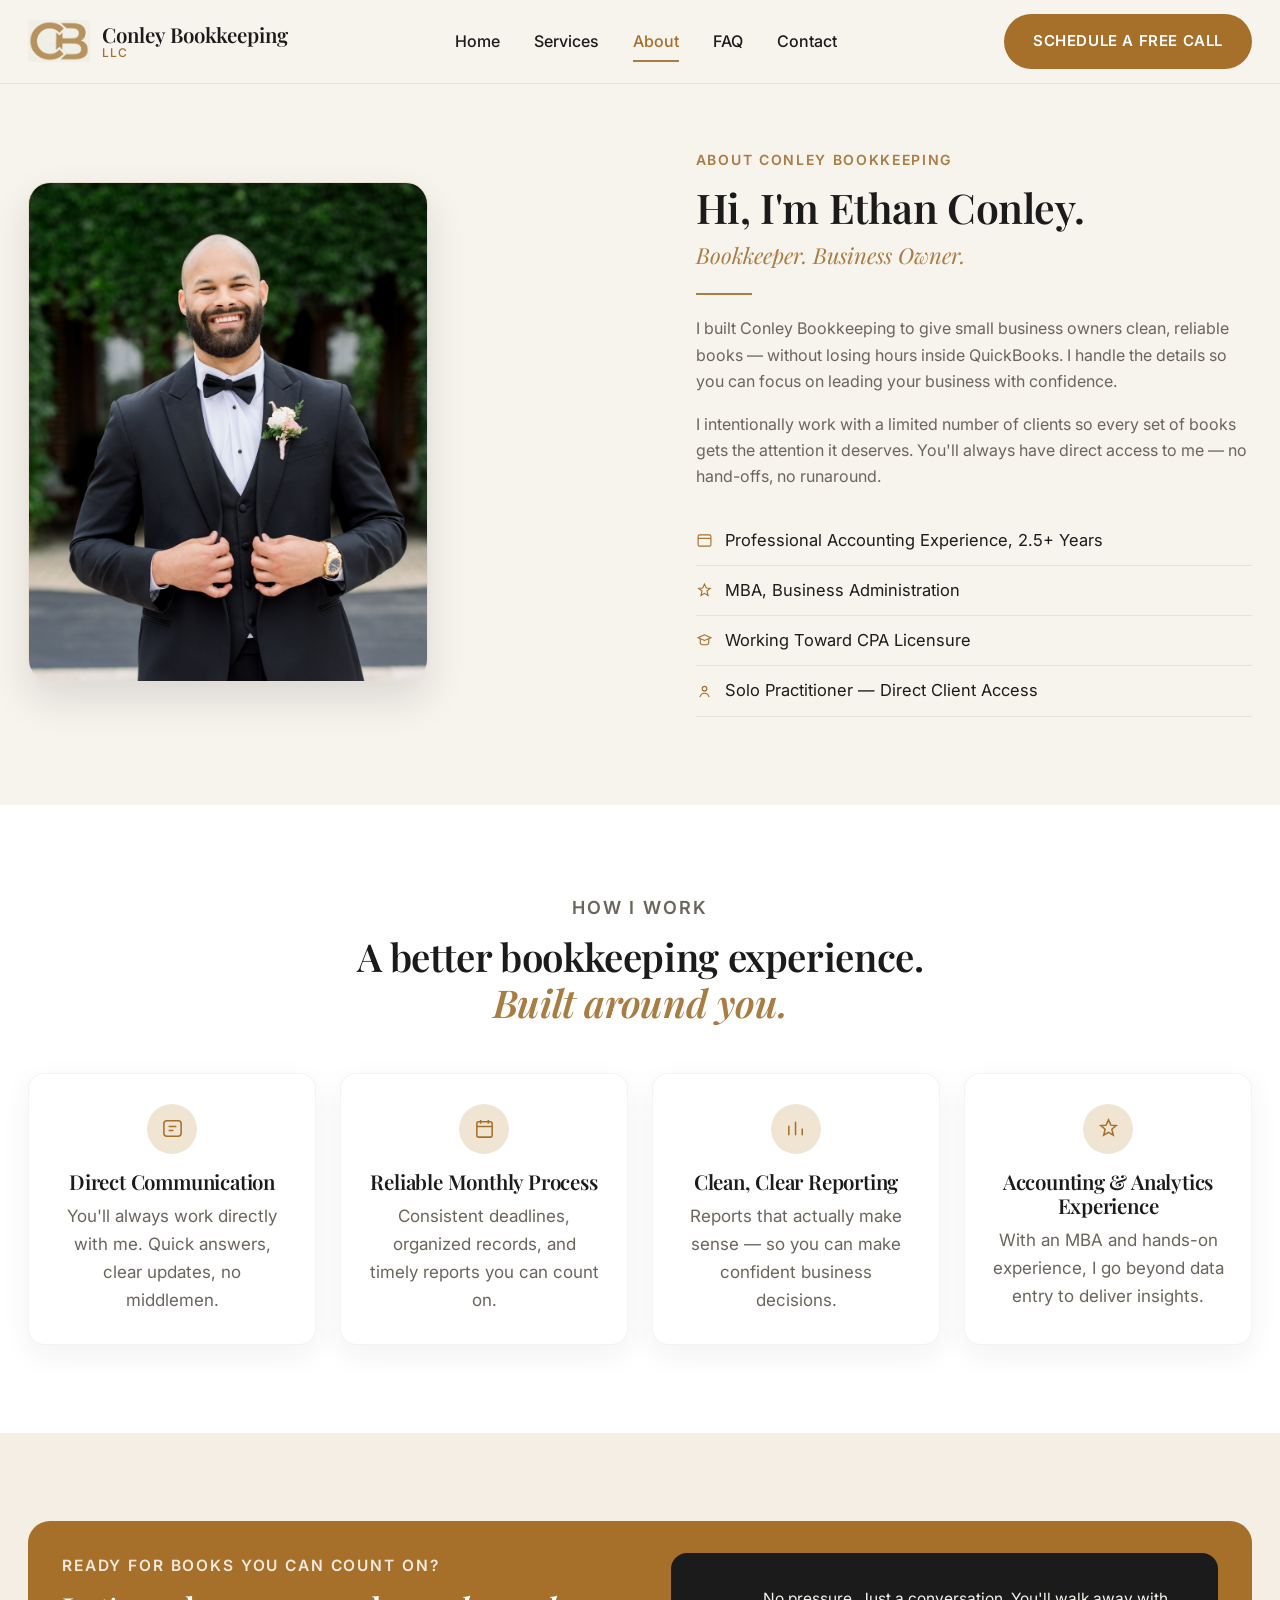
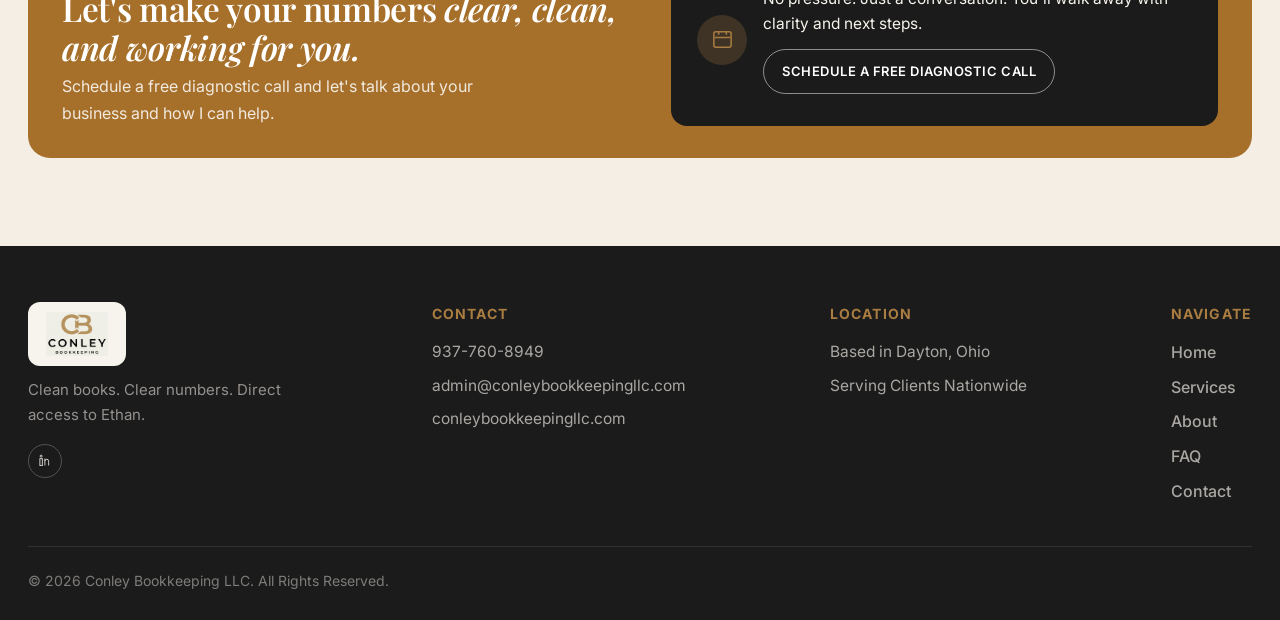
==== about/index.html @ 25a10dfd "Restructure into real multi-page site with clean URLs The site was a single-page app -- all five "pa" ====
<!DOCTYPE html>
<html lang="en">
<head>
<meta charset="UTF-8">
<meta name="viewport" content="width=device-width, initial-scale=1.0">
<title>About Ethan Conley — Conley Bookkeeping LLC</title>
<meta name="description" content="Meet Ethan Conley, founder of Conley Bookkeeping LLC. A solo practitioner offering direct, personal bookkeeping service for small businesses in QuickBooks Online.">
<meta name="author" content="Conley Bookkeeping LLC">
<meta property="og:title" content="About Ethan Conley — Conley Bookkeeping LLC">
<meta property="og:description" content="Meet the bookkeeper behind Conley Bookkeeping LLC — direct access, no call center, no rotating team.">
<meta property="og:type" content="website">
<meta property="og:url" content="https://conleybookkeepingllc.com/about/">
<link rel="canonical" href="https://conleybookkeepingllc.com/about/">
<meta name="theme-color" content="#A6702A">
<link rel="icon" type="image/png" href="/assets/favicon.png">
<link rel="preconnect" href="https://fonts.googleapis.com">
<link rel="preconnect" href="https://fonts.gstatic.com" crossorigin>
<link href="https://fonts.googleapis.com/css2?family=Playfair+Display:ital,wght@0,500;0,600;0,700;1,500;1,600&family=Inter:wght@300;400;500;600;700&display=swap" rel="stylesheet">
<link rel="stylesheet" href="/style.css">
</head>
<body>

<header class="nav">
  <div class="nav-inner">
    <a href="/" style="display:flex; align-items:center; gap:12px; text-decoration:none;" class="logo-mark">
      <img src="/assets/logo-nav.png" alt="Conley Bookkeeping LLC logo">
      <span class="brand-name">Conley Bookkeeping<span>LLC</span></span>
    </a>
    <button class="mobile-toggle" id="mobileToggle" aria-label="Toggle menu">☰</button>
    <nav class="nav-links" id="navLinks">
      <a class="nav-link" href="/">Home</a>
      <a class="nav-link" href="/services/">Services</a>
      <a class="nav-link active" href="/about/">About</a>
      <a class="nav-link" href="/faq/">FAQ</a>
      <a class="nav-link" href="/contact/">Contact</a>
    </nav>
    <a class="btn btn-gold nav-cta" href="https://calendly.com/admin-conleybookkeepingllc/discovery-call" target="_blank" rel="noopener" role="button">Schedule a Free Call</a>
  </div>
</header>

  <section class="section-cream" style="padding-top:64px;">
    <div class="container hero-grid">
      <div class="reveal in-view" style="max-width:400px;">
        <div class="hero-image">
          <img src="/assets/portrait-ethan.jpg" alt="Ethan Conley, Founder of Conley Bookkeeping LLC" loading="lazy">
        </div>
      </div>
      <div class="reveal in-view">
        <p class="eyebrow">About Conley Bookkeeping</p>
        <h1 style="margin:12px 0 6px; font-size:clamp(2.18rem, 3.2vw, 2.99rem);">Hi, I'm Ethan Conley.</h1>
        <p class="accent" style="font-size:22px; display:block; margin-bottom:20px;">Bookkeeper. Business Owner.</p>
        <div style="width:56px; height:2px; background:var(--gold); margin-bottom:20px;"></div>
        <p style="margin-bottom:16px; color:var(--muted);">I built Conley Bookkeeping to give small business owners clean, reliable books — without losing hours inside QuickBooks. I handle the details so you can focus on leading your business with confidence.</p>
        <p style="margin-bottom:26px; color:var(--muted);">I intentionally work with a limited number of clients so every set of books gets the attention it deserves. You'll always have direct access to me — no hand-offs, no runaround.</p>
        <ul class="bg-list">
          <li><svg viewBox="0 0 24 24" fill="none" stroke="currentColor" stroke-width="1.6"><rect x="3" y="4" width="18" height="16" rx="2"/><path d="M3 9h18"/></svg>Professional Accounting Experience, 2.5+ Years</li>
          <li><svg viewBox="0 0 24 24" fill="none" stroke="currentColor" stroke-width="1.6"><path d="M12 3l2.5 5.5L20 9l-4.5 3.7L17 19l-5-3-5 3 1.5-6.3L4 9l5.5-.5L12 3Z"/></svg>MBA, Business Administration</li>
          <li><svg viewBox="0 0 24 24" fill="none" stroke="currentColor" stroke-width="1.6"><path d="M12 4L3 8l9 4 9-4-9-4Z"/><path d="M6 10v5c0 1.5 2.7 3 6 3s6-1.5 6-3v-5"/></svg>Working Toward CPA Licensure</li>
          <li><svg viewBox="0 0 24 24" fill="none" stroke="currentColor" stroke-width="1.6"><circle cx="12" cy="8" r="3.2"/><path d="M5.5 20c1-3.5 3.8-5.5 6.5-5.5s5.5 2 6.5 5.5"/></svg>Solo Practitioner — Direct Client Access</li>
        </ul>
      </div>
    </div>
  </section>

  <section class="section-white">
    <div class="container">
      <div class="section-head centered reveal in-view">
        <p class="eyebrow">How I Work</p>
        <h2>A better bookkeeping experience. <span class="accent" style="display:block;">Built around you.</span></h2>
      </div>
      <div class="card-grid cols-4 reveal in-view">
        <div class="card" style="text-align:center;">
          <div class="icon-circle" style="margin-left:auto; margin-right:auto;"><svg viewBox="0 0 24 24" fill="none" stroke="currentColor"><path d="M8 10h8M8 14h5"/><rect x="3" y="4" width="18" height="16" rx="3"/></svg></div>
          <h3>Direct Communication</h3>
          <p>You'll always work directly with me. Quick answers, clear updates, no middlemen.</p>
        </div>
        <div class="card" style="text-align:center;">
          <div class="icon-circle" style="margin-left:auto; margin-right:auto;"><svg viewBox="0 0 24 24" fill="none" stroke="currentColor"><rect x="4" y="5" width="16" height="16" rx="2"/><path d="M8 3v4M16 3v4M4 10h16"/></svg></div>
          <h3>Reliable Monthly Process</h3>
          <p>Consistent deadlines, organized records, and timely reports you can count on.</p>
        </div>
        <div class="card" style="text-align:center;">
          <div class="icon-circle" style="margin-left:auto; margin-right:auto;"><svg viewBox="0 0 24 24" fill="none" stroke="currentColor"><path d="M4 19V9M11 19V5M18 19v-7"/></svg></div>
          <h3>Clean, Clear Reporting</h3>
          <p>Reports that actually make sense — so you can make confident business decisions.</p>
        </div>
        <div class="card" style="text-align:center;">
          <div class="icon-circle" style="margin-left:auto; margin-right:auto;"><svg viewBox="0 0 24 24" fill="none" stroke="currentColor"><path d="M12 3l2.5 5.5L20 9l-4.5 3.7L17 19l-5-3-5 3 1.5-6.3L4 9l5.5-.5L12 3Z"/></svg></div>
          <h3>Accounting &amp; Analytics Experience</h3>
          <p>With an MBA and hands-on experience, I go beyond data entry to deliver insights.</p>
        </div>
      </div>
    </div>
  </section>

  <section class="section-alt">
    <div class="container">
      <div class="cta-banner reveal in-view" style="background:var(--gold-deep); align-items:stretch;">
        <div style="color:var(--white); flex:1 1 320px;">
          <p class="eyebrow" style="color:rgba(255,255,255,0.85);">Ready for Books You Can Count On?</p>
          <h4 style="font-size:clamp(1.72rem, 2.6vw, 2.18rem); color:var(--white); margin:10px 0 6px;">Let's make your numbers <span style="font-style:italic; font-family:'Playfair Display',serif;">clear, clean, and working for you.</span></h4>
          <p style="color:rgba(255,255,255,0.85); font-size:16px; max-width:420px;">Schedule a free diagnostic call and let's talk about your business and how I can help.</p>
        </div>
        <div style="background:var(--ink); border-radius:var(--radius); padding:24px 26px; flex:1 1 280px; display:flex; gap:16px; align-items:center;">
          <div class="icon-circle" style="margin-bottom:0; background:rgba(169,124,66,0.25);"><svg viewBox="0 0 24 24" fill="none" stroke="var(--gold)"><rect x="3" y="4" width="18" height="16" rx="2"/><path d="M8 3v4M16 3v4M4 10h16"/></svg></div>
          <div>
            <p style="color:var(--cream); font-size:15.5px; margin-bottom:12px;">No pressure. Just a conversation. You'll walk away with clarity and next steps.</p>
            <a class="btn btn-outline-light" href="https://calendly.com/admin-conleybookkeepingllc/discovery-call" target="_blank" rel="noopener" role="button" style="font-size:13px; padding:11px 18px;">Schedule a Free Diagnostic Call</a>
          </div>
        </div>
      </div>
    </div>
  </section>

<footer>
  <div class="container">
    <div class="footer-top">
      <div>
        <div class="footer-logo">
          <img src="/assets/logo-footer.png" alt="Conley Bookkeeping LLC logo">
        </div>
        <div style="max-width:260px; font-size:15px; color:rgba(247,243,237,0.55);">Clean books. Clear numbers. Direct access to Ethan.</div>
        <div class="footer-social">
          <a href="https://www.linkedin.com/in/conleybookkeepingllc" target="_blank" rel="noopener" aria-label="LinkedIn"><svg viewBox="0 0 24 24" fill="none" stroke="currentColor" stroke-width="1.6"><rect x="3" y="9" width="4" height="11"/><circle cx="5" cy="5" r="1.6"/><path d="M11 20v-7a3 3 0 0 1 6 0v7M11 13V9"/></svg></a>
        </div>
      </div>
      <div class="footer-col">
        <h5>Contact</h5>
        <div>937-760-8949</div>
        <div>admin@conleybookkeepingllc.com</div>
        <div>conleybookkeepingllc.com</div>
      </div>
      <div class="footer-col">
        <h5>Location</h5>
        <div>Based in Dayton, Ohio</div>
        <div>Serving Clients Nationwide</div>
      </div>
      <div class="footer-col">
        <h5>Navigate</h5>
        <div><a class="nav-link" href="/" style="color:rgba(247,243,237,0.65);">Home</a></div>
        <div><a class="nav-link" href="/services/" style="color:rgba(247,243,237,0.65);">Services</a></div>
        <div><a class="nav-link" href="/about/" style="color:rgba(247,243,237,0.65);">About</a></div>
        <div><a class="nav-link" href="/faq/" style="color:rgba(247,243,237,0.65);">FAQ</a></div>
        <div><a class="nav-link" href="/contact/" style="color:rgba(247,243,237,0.65);">Contact</a></div>
      </div>
    </div>
    <div class="footer-bottom">
      <span>&copy; 2026 Conley Bookkeeping LLC. All Rights Reserved.</span>
    </div>
  </div>
</footer>

<script src="https://assets.calendly.com/assets/external/widget.js" async></script>
<script src="/script.js"></script>

</body>
</html>
---- style.css ----
:root{
    --gold:#A97C42;
    --gold-deep:#A6702A;
    --gold-tint:#F0E4D3;
    --cream:#F7F3ED;
    --cream-alt:#F4EEE4;
    --ink:#1B1B1B;
    --white:#FFFFFF;
    --green:#4C7A57;
    --red:#B4553E;
    --muted:#6B655C;
    --radius:16px;
    --radius-lg:22px;
    --shadow:0 10px 30px rgba(27,27,27,0.06);
    --shadow-lift:0 18px 40px rgba(27,27,27,0.12);
  }
  *{box-sizing:border-box; margin:0; padding:0;}
  html{scroll-behavior:smooth;}
  body{
    font-family:'Inter', -apple-system, sans-serif;
    color:var(--ink);
    background:var(--cream);
    line-height:1.65;
    -webkit-font-smoothing:antialiased;
  }
  h1,h2,h3,h4{
    font-family:'Playfair Display', Georgia, serif;
    font-weight:600;
    line-height:1.18;
    letter-spacing:-0.01em;
  }
  a{color:inherit; text-decoration:none;}
  img{max-width:100%; display:block;}
  .container{max-width:1800px; margin:0 auto; padding:0 28px;}
  .eyebrow{
    font-size:14px; font-weight:600; letter-spacing:0.12em; text-transform:uppercase;
    color:var(--gold);
  }
  .accent{color:var(--gold); font-style:italic; font-family:'Playfair Display',serif;}
  :focus-visible{outline:2px solid var(--gold-deep); outline-offset:3px;}

  /* NAV */
  header.nav{
    position:sticky; top:0; z-index:50;
    background:rgba(247,243,237,0.94);
    backdrop-filter:blur(8px);
    border-bottom:1px solid rgba(27,27,27,0.08);
  }
  .nav-inner{
    display:flex; align-items:center; justify-content:space-between;
    padding:14px 28px; max-width:1800px; margin:0 auto;
  }
  .logo-mark{display:flex; align-items:center; gap:12px;}
  .logo-mark img{height:42px; width:auto;}
  .logo-mark .brand-name{font-family:'Playfair Display',serif; font-weight:600; font-size:20.5px; color:var(--ink); line-height:1.15; white-space:nowrap;}
  .logo-mark .brand-name span{display:block; font-family:'Inter',sans-serif; font-weight:500; font-size:12px; letter-spacing:0.1em; text-transform:uppercase; color:var(--gold-deep);}
  @media(max-width:480px){.logo-mark .brand-name{font-size:17px;} .logo-mark .brand-name span{font-size:10.5px;}}
  .nav-links{display:none;}
  @media(min-width:1000px){.nav-links{display:flex;}}
  .nav-links{gap:34px; align-items:center;}
  .nav-link{
    font-size:16px; font-weight:500; color:var(--ink);
    position:relative; padding:4px 0; cursor:pointer;
    transition:color .2s ease;
  }
  .nav-link::after{
    content:""; position:absolute; left:0; bottom:-3px; height:1.5px; width:0%;
    background:var(--gold); transition:width .25s ease;
  }
  .nav-link:hover, .nav-link.active{color:var(--gold-deep);}
  .nav-link:hover::after, .nav-link.active::after{width:100%;}
  .btn{
    display:inline-flex; align-items:center; justify-content:center; gap:8px;
    font-family:'Inter',sans-serif; font-size:15px; font-weight:600;
    letter-spacing:0.04em; text-transform:uppercase;
    padding:14px 28px; border-radius:999px; cursor:pointer;
    border:1.5px solid transparent; transition:transform .2s ease, box-shadow .2s ease, background .2s ease;
    white-space:nowrap;
  }
  .btn-gold{background:var(--gold-deep); color:var(--white);}
  .btn-gold:hover{background:#8f5c22; transform:translateY(-2px); box-shadow:var(--shadow-lift);}
  .btn-outline{background:transparent; color:var(--ink); border-color:rgba(27,27,27,0.25);}
  .btn-outline:hover{border-color:var(--ink); transform:translateY(-2px);}
  .btn-outline-light{background:transparent; color:var(--white); border-color:rgba(255,255,255,0.5);}
  .btn-outline-light:hover{border-color:var(--white); transform:translateY(-2px);}
  .btn-dark{background:var(--ink); color:var(--cream);}
  .btn-dark:hover{background:#000; transform:translateY(-2px); box-shadow:var(--shadow-lift);}
  .nav-cta{display:none;}
  @media(min-width:1000px){.nav-cta{display:inline-flex;}}
  .mobile-toggle{display:block; background:none; border:none; font-size:25.5px; cursor:pointer; color:var(--ink);}
  @media(min-width:1000px){.mobile-toggle{display:none;}}
  .nav-links.mobile-open{
    display:flex; position:absolute; top:100%; left:0; right:0;
    flex-direction:column; background:var(--cream); padding:20px 28px 26px;
    border-bottom:1px solid rgba(27,27,27,0.08); gap:18px;
  }


  section{padding:88px 0;}
  .section-cream{background:var(--cream);}
  .section-alt{background:var(--cream-alt);}
  .section-white{background:var(--white);}
  .section-dark{background:var(--ink); color:var(--cream);}
  .section-dark .eyebrow{color:var(--gold);}

  .reveal{opacity:0; transform:translateY(22px); transition:opacity .7s ease, transform .7s ease;}
  .reveal.in-view{opacity:1; transform:translateY(0);}
  @media (prefers-reduced-motion:reduce){
    .reveal{opacity:1; transform:none; transition:none;}
    *{scroll-behavior:auto !important;}
  }

  /* HERO (shared pattern across pages) */
  .hero{padding:64px 0 84px;}
  .hero-grid{display:grid; grid-template-columns:1fr; gap:56px; align-items:center;}
  @media(min-width:920px){.hero-grid{grid-template-columns:1.1fr 1fr;}}
  .hero-single{max-width:720px; margin:0;}
  .hero h1{font-size:clamp(2.3rem, 3.6vw, 3.56rem); margin:14px 0 18px;}
  .hero p.lead{font-size:19px; color:var(--muted); max-width:520px; margin-bottom:28px;}
  .hero-ctas{display:flex; flex-wrap:wrap; gap:14px; margin-bottom:30px;}
  .badge-row{display:flex; flex-wrap:wrap; gap:20px 30px; margin-bottom:14px;}
  .badge-item{display:flex; align-items:center; gap:9px; font-size:15px; color:var(--muted); font-weight:500;}
  .badge-item svg{width:18px; height:18px; color:var(--gold-deep); flex-shrink:0;}
  .hero-location{font-size:15px; color:var(--muted); display:flex; align-items:center; gap:8px;}
  .hero-location svg{width:16px; height:16px; color:var(--gold-deep);}
  .hero-image{border-radius:var(--radius-lg); overflow:hidden; box-shadow:var(--shadow-lift); border:1px solid rgba(169,124,66,0.18);}
  .hero-image img{width:100%; height:auto; display:block;}

  /* Icon circle */
  .icon-circle{
    width:50px; height:50px; border-radius:50%; background:var(--gold-tint);
    display:flex; align-items:center; justify-content:center; margin-bottom:16px; flex-shrink:0;
  }
  .icon-circle svg{width:23px; height:23px; color:var(--gold-deep); stroke-width:1.6;}
  .icon-circle.dark{background:rgba(169,124,66,0.16);}
  .qb-badge{
    width:50px; height:50px; border-radius:50%; background:var(--ink);
    display:flex; align-items:center; justify-content:center; margin-bottom:16px; flex-shrink:0;
    font-family:'Inter',sans-serif; font-weight:700; font-size:16px; color:var(--gold); letter-spacing:0.02em;
  }

  /* Feature band (icon columns, centered) */
  .feature-band-head{text-align:center; max-width:700px; margin:0 auto 48px;}
  .feature-cols{display:grid; grid-template-columns:1fr; gap:36px;}
  @media(min-width:700px){.feature-cols{grid-template-columns:repeat(2,1fr);}}
  @media(min-width:1100px){.feature-cols{grid-template-columns:repeat(5,1fr);}}
  .feature-col{text-align:center; display:flex; flex-direction:column; align-items:center;}
  .feature-col h3{font-size:18.5px; margin-bottom:6px;}
  .feature-col p{font-size:16.5px; color:var(--muted);}

  /* Section head (left aligned) */
  .section-head{max-width:660px; margin-bottom:48px;}
  .section-head.centered{margin-left:auto; margin-right:auto; text-align:center;}
  .section-head h2{font-size:clamp(1.95rem, 3vw, 2.64rem); margin:12px 0 14px;}
  .section-head p{color:var(--muted); font-size:18px;}
  .section-dark .section-head p{color:rgba(247,243,237,0.72);}

  /* Card grids */
  .card-grid{display:grid; grid-template-columns:1fr; gap:24px;}
  @media(min-width:700px){.card-grid.cols-2{grid-template-columns:1fr 1fr;}}
  @media(min-width:920px){.card-grid.cols-3{grid-template-columns:repeat(3,1fr);} .card-grid.cols-4{grid-template-columns:repeat(4,1fr);}}
  @media(min-width:1300px){.card-grid.cols-5{grid-template-columns:repeat(5,1fr);}}
  @media(min-width:920px) and (max-width:1299px){.card-grid.cols-5{grid-template-columns:repeat(3,1fr);}}
  .card{
    background:var(--white); border-radius:var(--radius); padding:30px 26px;
    box-shadow:var(--shadow); transition:transform .25s ease, box-shadow .25s ease;
    border:1px solid rgba(27,27,27,0.05);
  }
  .card:hover{transform:translateY(-6px); box-shadow:var(--shadow-lift);}
  .card h3{font-size:20.5px; margin-bottom:8px;}
  .card p{font-size:17px; color:var(--muted);}
  .card .learn{display:inline-block; margin-top:14px; font-size:15px; font-weight:600; color:var(--gold-deep);}
  .card .learn::after{content:" →"; transition:margin .2s ease;}
  .card:hover .learn::after{margin-left:4px;}

  /* Process band */
  .process-grid{display:grid; grid-template-columns:1fr; gap:38px; margin-top:50px;}
  @media(min-width:860px){.process-grid{grid-template-columns:repeat(4,1fr);}}
  .process-step{position:relative; padding-top:8px;}
  .process-num{
    width:38px; height:38px; border-radius:50%; border:1.5px solid var(--gold);
    display:flex; align-items:center; justify-content:center; font-family:'Playfair Display',serif; font-weight:600;
    font-size:17px; color:var(--gold); margin-bottom:18px; background:var(--ink); position:relative; z-index:1;
  }
  .process-grid::before{content:none;}
  .process-connector{display:none;}
  @media(min-width:860px){
    .process-step:not(:last-child)::after{
      content:""; position:absolute; top:19px; left:calc(50% + 38px); width:calc(100% - 38px);
      border-top:1.5px dashed rgba(169,124,66,0.5);
    }
  }
  .process-step h4{font-size:19px; margin-bottom:8px; color:var(--cream);}
  .process-step p{font-size:15.5px; color:rgba(247,243,237,0.65); margin-bottom:14px;}
  .process-step .proc-icon{width:20px; height:20px; color:var(--gold);}
/* Performance Signal block */
  .signal-block-grid{display:grid; grid-template-columns:1fr; gap:48px; align-items:start;}
  @media(min-width:1000px){.signal-block-grid{grid-template-columns:1fr 0.9fr 0.75fr;}}
  .signal-checklist{list-style:none; margin-top:22px;}
  .signal-checklist li{display:flex; gap:14px; padding:12px 0; align-items:flex-start;}
  .signal-checklist li svg{width:20px; height:20px; color:var(--gold-deep); flex-shrink:0; margin-top:3px;}
  .signal-checklist li strong{display:block; font-family:'Playfair Display',serif; font-size:18px; font-weight:600; margin-bottom:2px;}
  .signal-checklist li span{font-size:15.5px; color:var(--muted);}

  .signal-visual-col{max-width:470px; margin:0 auto;}
  .signal-visual-stack{position:relative; height:345px;}
  .book-cover{
    position:absolute; top:6px; left:0; width:250px; height:330px; border-radius:12px;
    background:linear-gradient(160deg, var(--ink), #2E2C28);
    box-shadow:var(--shadow-lift); color:var(--cream); z-index:1;
    padding:26px 30px 26px 22px; display:flex; flex-direction:column; justify-content:space-between;
    transform:rotate(-6deg);
    border:1px solid rgba(169,124,66,0.35);
  }
  .book-mark{
    width:36px; height:36px; border-radius:50%; border:1px solid var(--gold);
    display:flex; align-items:center; justify-content:center; font-family:'Playfair Display',serif; font-weight:600; font-size:14px; color:var(--gold); flex-shrink:0;
  }
  .book-title{font-family:'Playfair Display',serif; font-size:19px; font-weight:600; line-height:1.25;}
  .book-tagline{font-size:10.5px; letter-spacing:0.05em; text-transform:uppercase; color:rgba(247,243,237,0.6); line-height:1.85;}
  .book-badge{
    position:absolute; top:0; right:0; width:215px; height:285px; border-radius:12px;
    background:var(--cream-alt); box-shadow:var(--shadow-lift); z-index:2;
    transform:rotate(5deg);
    display:flex; align-items:center; justify-content:center;
    border:1px solid rgba(27,27,27,0.06);
  }
  .badge-ring{
    width:150px; height:150px; border-radius:50%; border:1.5px solid var(--gold);
    display:flex; flex-direction:column; align-items:center; justify-content:center; text-align:center;
  }
  .badge-word{font-family:'Playfair Display',serif; font-size:19px; font-weight:600; color:var(--ink);}
  .badge-sub{font-size:10px; letter-spacing:0.12em; text-transform:uppercase; color:var(--muted); margin-top:6px;}

  .signal-card{
    background:var(--white); border-radius:var(--radius-lg); padding:30px 26px;
    box-shadow:var(--shadow-lift); border:1px solid rgba(169,124,66,0.18);
    position:relative; z-index:3; max-width:340px; width:100%; margin:16px auto 0;
  }
  .signal-card .tag{
    position:absolute; top:-13px; left:24px; background:var(--ink); color:var(--cream);
    font-size:11.5px; letter-spacing:0.08em; text-transform:uppercase; padding:6px 13px; border-radius:999px;
  }
  .signal-light-row{display:flex; align-items:center; gap:16px; margin:16px 0 20px;}
  .signal-dot{
    width:50px; height:50px; border-radius:50%;
    background:radial-gradient(circle at 32% 30%, #6fae7d, var(--green));
    box-shadow:0 0 0 6px rgba(76,122,87,0.14);
    flex-shrink:0;
  }
  .signal-status .name{font-family:'Playfair Display',serif; font-size:22px; font-weight:600;}
  .signal-status .dir{font-size:14.5px; color:var(--green); font-weight:600;}
  .signal-metrics{display:grid; grid-template-columns:1fr 1fr; gap:12px; margin-bottom:14px;}
  .signal-metric{background:var(--cream-alt); border-radius:10px; padding:12px 14px;}
  .signal-metric .val{font-family:'Playfair Display',serif; font-size:20.5px; font-weight:600; color:var(--ink);}
  .signal-metric .lbl{font-size:12px; color:var(--muted); text-transform:uppercase; letter-spacing:0.05em;}
  .signal-card .sample-note{font-size:12.5px; font-style:italic; color:var(--muted);}

  .pricing-panel{background:var(--ink); color:var(--cream); border-radius:var(--radius-lg); padding:32px 28px; box-shadow:var(--shadow);}
  .pricing-panel .tag-line{font-size:13px; letter-spacing:0.1em; text-transform:uppercase; color:var(--gold); margin-bottom:10px;}
  .pricing-panel .amount{font-family:'Playfair Display',serif; font-size:46px; font-weight:700; margin:4px 0 10px;}
  .pricing-panel .amount span{font-size:17px; font-weight:400; color:rgba(247,243,237,0.6);}
  .pricing-panel p{font-size:15.5px; color:rgba(247,243,237,0.7); margin-bottom:22px;}
  .side-panel{background:var(--cream-alt); border-radius:var(--radius-lg); padding:26px 24px; margin-top:20px; display:flex; gap:14px; align-items:flex-start;}
  .side-panel h4{font-size:18px; margin-bottom:6px;}
  .side-panel p{font-size:16px; color:var(--muted);}

  /* Included/Not included panel */
  .split-panel{background:var(--ink); color:var(--cream); border-radius:var(--radius-lg); padding:8px; box-shadow:var(--shadow);}
  .split-grid{display:grid; grid-template-columns:1fr; }
  @media(min-width:760px){.split-grid{grid-template-columns:1fr 1fr;}}
  .split-col{padding:32px 30px;}
  .split-col h4{font-size:14px; letter-spacing:0.1em; text-transform:uppercase; color:var(--gold); margin-bottom:18px;}
  .split-list{list-style:none;}
  .split-list li{display:flex; gap:12px; align-items:center; padding:11px 0; font-size:16px; border-bottom:1px solid rgba(247,243,237,0.08);}
  .split-list li svg{width:16px; height:16px; flex-shrink:0;}
  .split-list.yes li svg{color:#7CB893;}
  .split-list.no li svg{color:#C97A63;}

  /* Scenario cards */
  .scenario-card{background:var(--white); border-radius:var(--radius); padding:28px 24px; border:1px solid rgba(27,27,27,0.06); box-shadow:var(--shadow);}
  .scenario-card h3{font-size:19px; margin-bottom:8px;}
  .scenario-card p{font-size:16.5px; color:var(--muted); margin-bottom:14px;}
  .scenario-card .learn{font-size:15px; font-weight:600; color:var(--gold-deep);}

  /* CTA banner */
  .cta-banner{
    background:var(--cream-alt); border-radius:var(--radius-lg); padding:32px 34px;
    display:flex; flex-wrap:wrap; align-items:center; justify-content:space-between; gap:22px;
  }
  .cta-banner h4{font-size:22px; margin-bottom:4px; font-family:'Playfair Display',serif;}
  .cta-banner p{font-size:15.5px; color:var(--muted);}
  .cta-banner.gold{background:var(--gold-deep); color:var(--white);}
  .cta-banner.gold h4{color:var(--white);}
  .cta-banner.gold p{color:rgba(255,255,255,0.85);}
  .cta-banner.gold .icon-badge{width:52px; height:52px; border-radius:50%; background:rgba(255,255,255,0.15); display:flex; align-items:center; justify-content:center; flex-shrink:0;}
  .cta-banner.gold .icon-badge svg{width:24px; height:24px; color:var(--white);}

  /* FAQ */
  .faq-category-grid{display:grid; grid-template-columns:1fr; gap:26px; margin-top:44px;}
  @media(min-width:960px){.faq-category-grid{grid-template-columns:1fr 1fr;}}
  .faq-category{background:var(--white); border-radius:var(--radius-lg); padding:30px 28px; border:1px solid rgba(27,27,27,0.06); box-shadow:var(--shadow);}
  .faq-cat-head{display:flex; gap:16px; align-items:flex-start; margin-bottom:10px;}
  .faq-cat-head .icon-circle{margin-bottom:0;}
  .faq-cat-head h3{font-size:19.5px; margin-bottom:4px;}
  .faq-cat-head p{font-size:16px; color:var(--muted);}
  .faq-item{border-bottom:1px solid rgba(27,27,27,0.08);}
  .faq-item:last-child{border-bottom:none;}
  .faq-q{
    width:100%; text-align:left; background:none; border:none; cursor:pointer;
    padding:16px 2px; display:flex; justify-content:space-between; align-items:center; gap:12px;
    font-family:'Inter',sans-serif; font-size:16.5px; font-weight:600; color:var(--ink);
  }
  .faq-q .plus{font-size:22px; color:var(--gold-deep); transition:transform .3s ease; font-family:'Inter',sans-serif; font-weight:300; flex-shrink:0;}
  .faq-item.open .plus{transform:rotate(45deg);}
  .faq-a{max-height:0; overflow:hidden; transition:max-height .35s ease;}
  .faq-a p{padding:0 2px 18px; font-size:16.5px; color:var(--muted); line-height:1.65;}
  .faq-a p.pending{font-style:italic; color:#A88; }

  .before-book-strip{background:var(--cream-alt); border-radius:var(--radius-lg); padding:34px 30px; margin-top:20px;}
  .before-book-strip h3{text-align:center; font-size:clamp(1.49rem, 2.4vw, 1.95rem); margin-bottom:26px;}
  .bb-grid{display:grid; grid-template-columns:1fr 1fr; gap:24px; text-align:center;}
  @media(min-width:760px){.bb-grid{grid-template-columns:repeat(3,1fr);}}
  @media(min-width:1100px){.bb-grid{grid-template-columns:repeat(6,1fr);}}
  .bb-item svg{width:26px; height:26px; color:var(--gold-deep); margin:0 auto 10px;}
  .bb-item h5{font-size:15.5px; margin-bottom:4px;}
  .bb-item p{font-size:14px; color:var(--muted);}

  /* Contact page */
  .contact-info-grid{display:grid; grid-template-columns:1fr; gap:24px;}
  @media(min-width:820px){.contact-info-grid{grid-template-columns:1fr 1fr;}}
  .contact-card{background:var(--white); border-radius:var(--radius-lg); padding:32px 30px; box-shadow:var(--shadow); border:1px solid rgba(27,27,27,0.05);}
  .contact-card h3{font-size:22px; margin-bottom:18px;}
  .contact-row{display:flex; align-items:flex-start; gap:16px; padding:14px 0; border-bottom:1px solid rgba(27,27,27,0.07);}
  .contact-row:last-child{border-bottom:none;}
  .contact-row svg{width:19px; height:19px; color:var(--gold-deep); flex-shrink:0; margin-top:2px;}
  .contact-row .label{font-size:12.5px; text-transform:uppercase; letter-spacing:0.06em; color:var(--muted);}
  .contact-row .val{font-size:16.5px; font-weight:600; margin-top:2px;}
  .book-call-card{background:var(--ink); color:var(--cream); border-radius:var(--radius-lg); padding:32px 30px; box-shadow:var(--shadow); display:flex; flex-direction:column; justify-content:center; height:100%;}
  .book-call-card h3{color:var(--cream); font-size:27.5px; margin:10px 0 12px; font-family:'Playfair Display',serif;}
  .book-call-card p{color:rgba(247,243,237,0.7); font-size:16px; margin-bottom:22px;}

  .reassure-banner{background:var(--cream-alt); border-radius:var(--radius-lg); padding:26px 30px; display:flex; align-items:center; gap:18px; margin:44px 0;}
  .reassure-banner .icon-badge{width:52px; height:52px; border-radius:50%; border:1.5px solid var(--gold); display:flex; align-items:center; justify-content:center; flex-shrink:0;}
  .reassure-banner .icon-badge svg{width:22px; height:22px; color:var(--gold-deep);}
  .reassure-banner h4{font-size:19px; margin-bottom:4px; font-family:'Playfair Display',serif;}
  .reassure-banner p{font-size:15.5px; color:var(--muted);}

  .contact-main-grid{display:grid; grid-template-columns:1fr; gap:24px;}
  @media(min-width:960px){.contact-main-grid{grid-template-columns:1fr 1fr;}}
  .form-card, .booking-card{background:var(--white); border-radius:var(--radius-lg); padding:32px 30px; box-shadow:var(--shadow); border:1px solid rgba(27,27,27,0.05);}
  .form-card h3, .booking-card h3{font-size:22px; margin-bottom:6px;}
  .form-card > p, .booking-card > p{font-size:16.5px; color:var(--muted); margin-bottom:22px;}
  .form-row{display:grid; grid-template-columns:1fr; gap:16px; margin-bottom:16px;}
  @media(min-width:520px){.form-row.two{grid-template-columns:1fr 1fr;}}
  .field label{display:block; font-size:14.5px; font-weight:600; margin-bottom:7px; color:var(--ink);}
  .field input, .field select, .field textarea{
    width:100%; padding:12px 14px; border-radius:10px; border:1.5px solid rgba(27,27,27,0.14);
    font-family:'Inter',sans-serif; font-size:16px; background:var(--cream); color:var(--ink);
  }
  .field input:focus, .field select:focus, .field textarea:focus{outline:none; border-color:var(--gold-deep);}
  .field textarea{resize:vertical; min-height:100px;}
  .form-note{display:flex; align-items:center; gap:8px; font-size:14px; color:var(--muted); margin-top:14px;}
  .form-note svg{width:14px; height:14px; color:var(--gold-deep);}
  .calendly-inline-widget{min-width:280px; height:640px; border-radius:12px; overflow:hidden;}

  /* Footer */
  footer{background:var(--ink); color:rgba(247,243,237,0.72); padding:56px 0 28px;}
  .footer-top{display:flex; flex-wrap:wrap; justify-content:space-between; gap:34px; padding-bottom:34px; border-bottom:1px solid rgba(247,243,237,0.1);}
  .footer-logo{display:inline-flex; align-items:center; gap:10px; margin-bottom:12px; background:var(--cream); border-radius:12px; padding:10px 18px;}
  .footer-logo img{height:44px; width:auto; display:block;}
  .footer-social{display:flex; gap:10px; margin-top:16px;}
  .footer-social a{width:34px; height:34px; border-radius:50%; border:1px solid rgba(247,243,237,0.25); display:flex; align-items:center; justify-content:center; transition:border-color .2s ease, background .2s ease;}
  .footer-social a:hover{border-color:var(--gold); background:rgba(169,124,66,0.15);}
  .footer-social svg{width:15px; height:15px; color:rgba(247,243,237,0.8);}
  .footer-col h5{font-size:14px; letter-spacing:0.08em; text-transform:uppercase; color:var(--gold); margin-bottom:14px;}
  .footer-col div{font-size:15.5px; margin-bottom:8px; color:rgba(247,243,237,0.65);}
  .footer-bottom{display:flex; flex-wrap:wrap; justify-content:space-between; gap:10px; padding-top:22px; font-size:14px; color:rgba(247,243,237,0.45);}
.bg-list{list-style:none; margin-top:24px;}
  .bg-list li{display:flex; align-items:center; gap:12px; padding:11px 0; font-size:16.5px; border-bottom:1px solid rgba(27,27,27,0.08);}
  .bg-list li svg{width:17px; height:17px; color:var(--gold-deep); flex-shrink:0;}
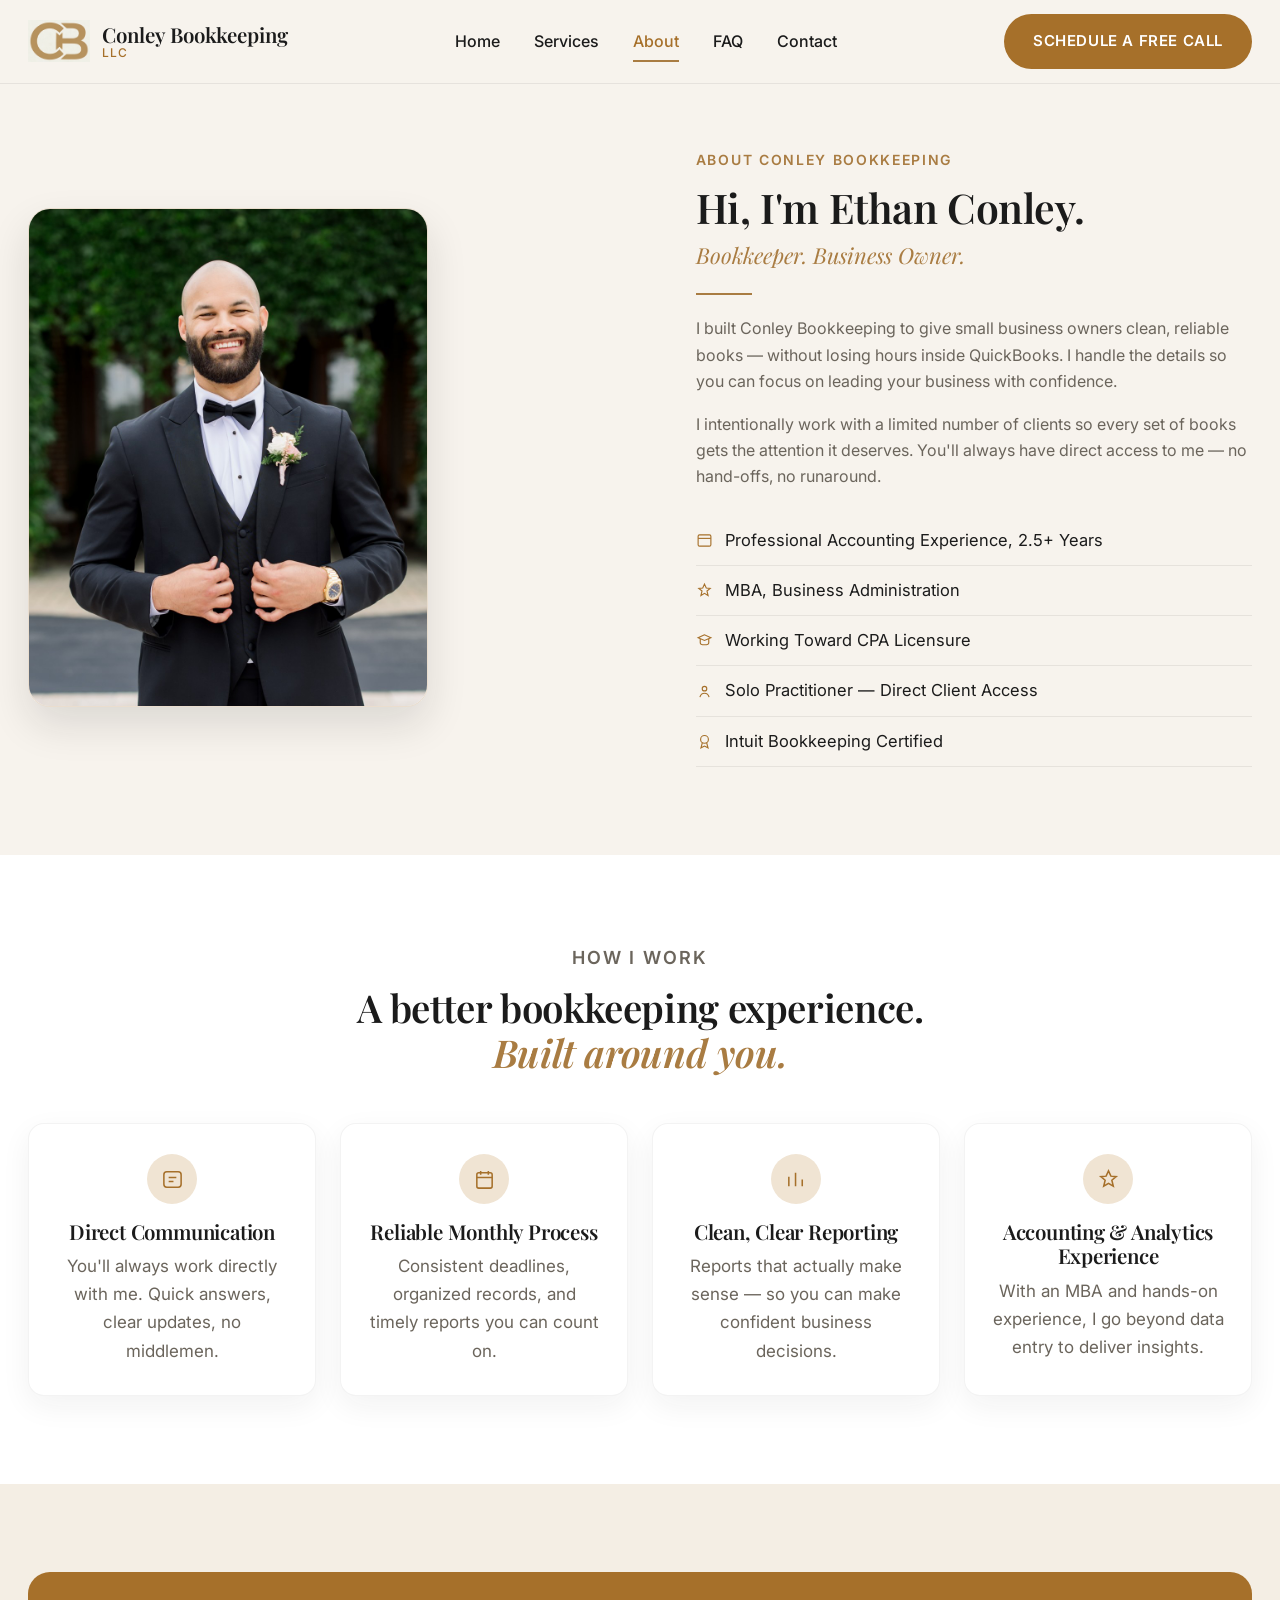
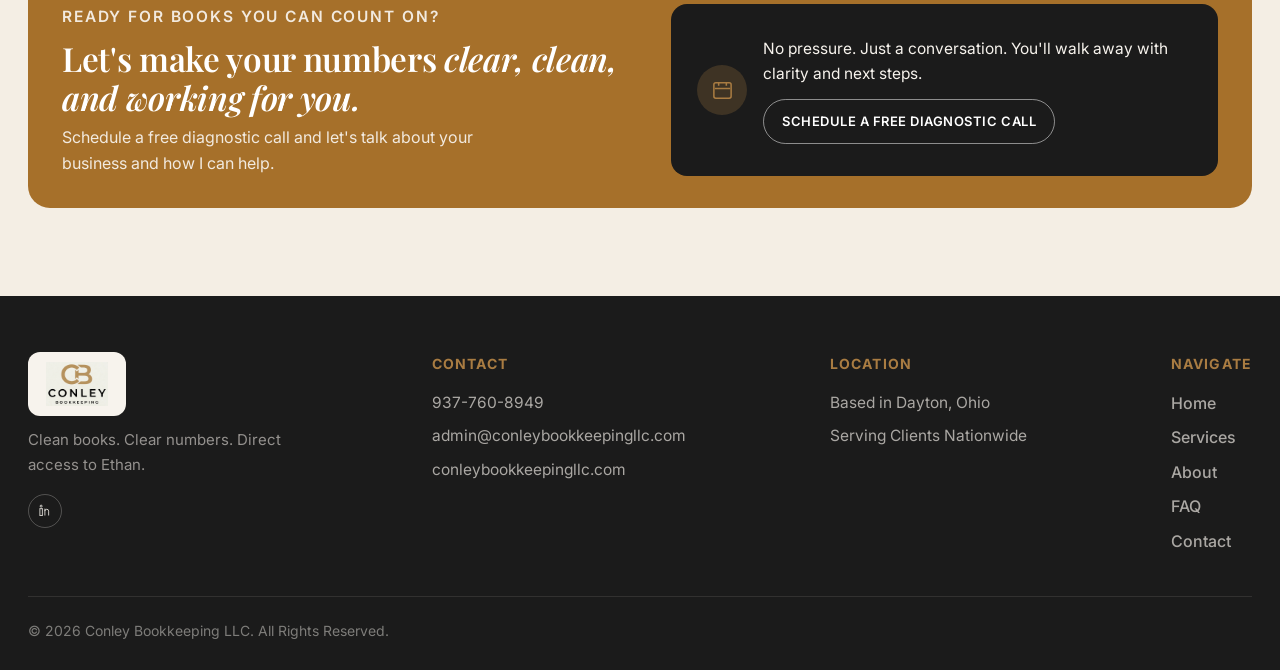
==== commit 3d4ed5c2: "Add Intuit Bookkeeping Certification to About page credentials list" ====
--- a/about/index.html
+++ b/about/index.html
@@ -12,27 +12,27 @@
 <meta property="og:url" content="https://conleybookkeepingllc.com/about/">
 <link rel="canonical" href="https://conleybookkeepingllc.com/about/">
 <meta name="theme-color" content="#A6702A">
-<link rel="icon" type="image/png" href="/assets/favicon.png">
+<link rel="icon" type="image/png" href="../assets/favicon.png">
 <link rel="preconnect" href="https://fonts.googleapis.com">
 <link rel="preconnect" href="https://fonts.gstatic.com" crossorigin>
 <link href="https://fonts.googleapis.com/css2?family=Playfair+Display:ital,wght@0,500;0,600;0,700;1,500;1,600&family=Inter:wght@300;400;500;600;700&display=swap" rel="stylesheet">
-<link rel="stylesheet" href="/style.css">
+<link rel="stylesheet" href="../style.css">
 </head>
 <body>
 
 <header class="nav">
   <div class="nav-inner">
-    <a href="/" style="display:flex; align-items:center; gap:12px; text-decoration:none;" class="logo-mark">
-      <img src="/assets/logo-nav.png" alt="Conley Bookkeeping LLC logo">
+    <a href="../" style="display:flex; align-items:center; gap:12px; text-decoration:none;" class="logo-mark">
+      <img src="../assets/logo-nav.png" alt="Conley Bookkeeping LLC logo">
       <span class="brand-name">Conley Bookkeeping<span>LLC</span></span>
     </a>
     <button class="mobile-toggle" id="mobileToggle" aria-label="Toggle menu">☰</button>
     <nav class="nav-links" id="navLinks">
-      <a class="nav-link" href="/">Home</a>
-      <a class="nav-link" href="/services/">Services</a>
-      <a class="nav-link active" href="/about/">About</a>
-      <a class="nav-link" href="/faq/">FAQ</a>
-      <a class="nav-link" href="/contact/">Contact</a>
+      <a class="nav-link" href="../">Home</a>
+      <a class="nav-link" href="../services/">Services</a>
+      <a class="nav-link active" href="../about/">About</a>
+      <a class="nav-link" href="../faq/">FAQ</a>
+      <a class="nav-link" href="../contact/">Contact</a>
     </nav>
     <a class="btn btn-gold nav-cta" href="https://calendly.com/admin-conleybookkeepingllc/discovery-call" target="_blank" rel="noopener" role="button">Schedule a Free Call</a>
   </div>
@@ -42,7 +42,7 @@
     <div class="container hero-grid">
       <div class="reveal in-view" style="max-width:400px;">
         <div class="hero-image">
-          <img src="/assets/portrait-ethan.jpg" alt="Ethan Conley, Founder of Conley Bookkeeping LLC" loading="lazy">
+          <img src="../assets/portrait-ethan.jpg" alt="Ethan Conley, Founder of Conley Bookkeeping LLC" loading="lazy">
         </div>
       </div>
       <div class="reveal in-view">
@@ -57,6 +57,7 @@
           <li><svg viewBox="0 0 24 24" fill="none" stroke="currentColor" stroke-width="1.6"><path d="M12 3l2.5 5.5L20 9l-4.5 3.7L17 19l-5-3-5 3 1.5-6.3L4 9l5.5-.5L12 3Z"/></svg>MBA, Business Administration</li>
           <li><svg viewBox="0 0 24 24" fill="none" stroke="currentColor" stroke-width="1.6"><path d="M12 4L3 8l9 4 9-4-9-4Z"/><path d="M6 10v5c0 1.5 2.7 3 6 3s6-1.5 6-3v-5"/></svg>Working Toward CPA Licensure</li>
           <li><svg viewBox="0 0 24 24" fill="none" stroke="currentColor" stroke-width="1.6"><circle cx="12" cy="8" r="3.2"/><path d="M5.5 20c1-3.5 3.8-5.5 6.5-5.5s5.5 2 6.5 5.5"/></svg>Solo Practitioner — Direct Client Access</li>
+          <li><svg viewBox="0 0 24 24" fill="none" stroke="currentColor" stroke-width="1.6"><circle cx="12" cy="9" r="5.5"/><path d="M9 13.5 7 21l5-2.5 5 2.5-2-7.5"/></svg>Intuit Bookkeeping Certified</li>
         </ul>
       </div>
     </div>
@@ -117,7 +118,7 @@
     <div class="footer-top">
       <div>
         <div class="footer-logo">
-          <img src="/assets/logo-footer.png" alt="Conley Bookkeeping LLC logo">
+          <img src="../assets/logo-footer.png" alt="Conley Bookkeeping LLC logo">
         </div>
         <div style="max-width:260px; font-size:15px; color:rgba(247,243,237,0.55);">Clean books. Clear numbers. Direct access to Ethan.</div>
         <div class="footer-social">
@@ -137,11 +138,11 @@
       </div>
       <div class="footer-col">
         <h5>Navigate</h5>
-        <div><a class="nav-link" href="/" style="color:rgba(247,243,237,0.65);">Home</a></div>
-        <div><a class="nav-link" href="/services/" style="color:rgba(247,243,237,0.65);">Services</a></div>
-        <div><a class="nav-link" href="/about/" style="color:rgba(247,243,237,0.65);">About</a></div>
-        <div><a class="nav-link" href="/faq/" style="color:rgba(247,243,237,0.65);">FAQ</a></div>
-        <div><a class="nav-link" href="/contact/" style="color:rgba(247,243,237,0.65);">Contact</a></div>
+        <div><a class="nav-link" href="../" style="color:rgba(247,243,237,0.65);">Home</a></div>
+        <div><a class="nav-link" href="../services/" style="color:rgba(247,243,237,0.65);">Services</a></div>
+        <div><a class="nav-link" href="../about/" style="color:rgba(247,243,237,0.65);">About</a></div>
+        <div><a class="nav-link" href="../faq/" style="color:rgba(247,243,237,0.65);">FAQ</a></div>
+        <div><a class="nav-link" href="../contact/" style="color:rgba(247,243,237,0.65);">Contact</a></div>
       </div>
     </div>
     <div class="footer-bottom">
@@ -151,7 +152,7 @@
 </footer>
 
 <script src="https://assets.calendly.com/assets/external/widget.js" async></script>
-<script src="/script.js"></script>
+<script src="../script.js"></script>
 
 </body>
 </html>
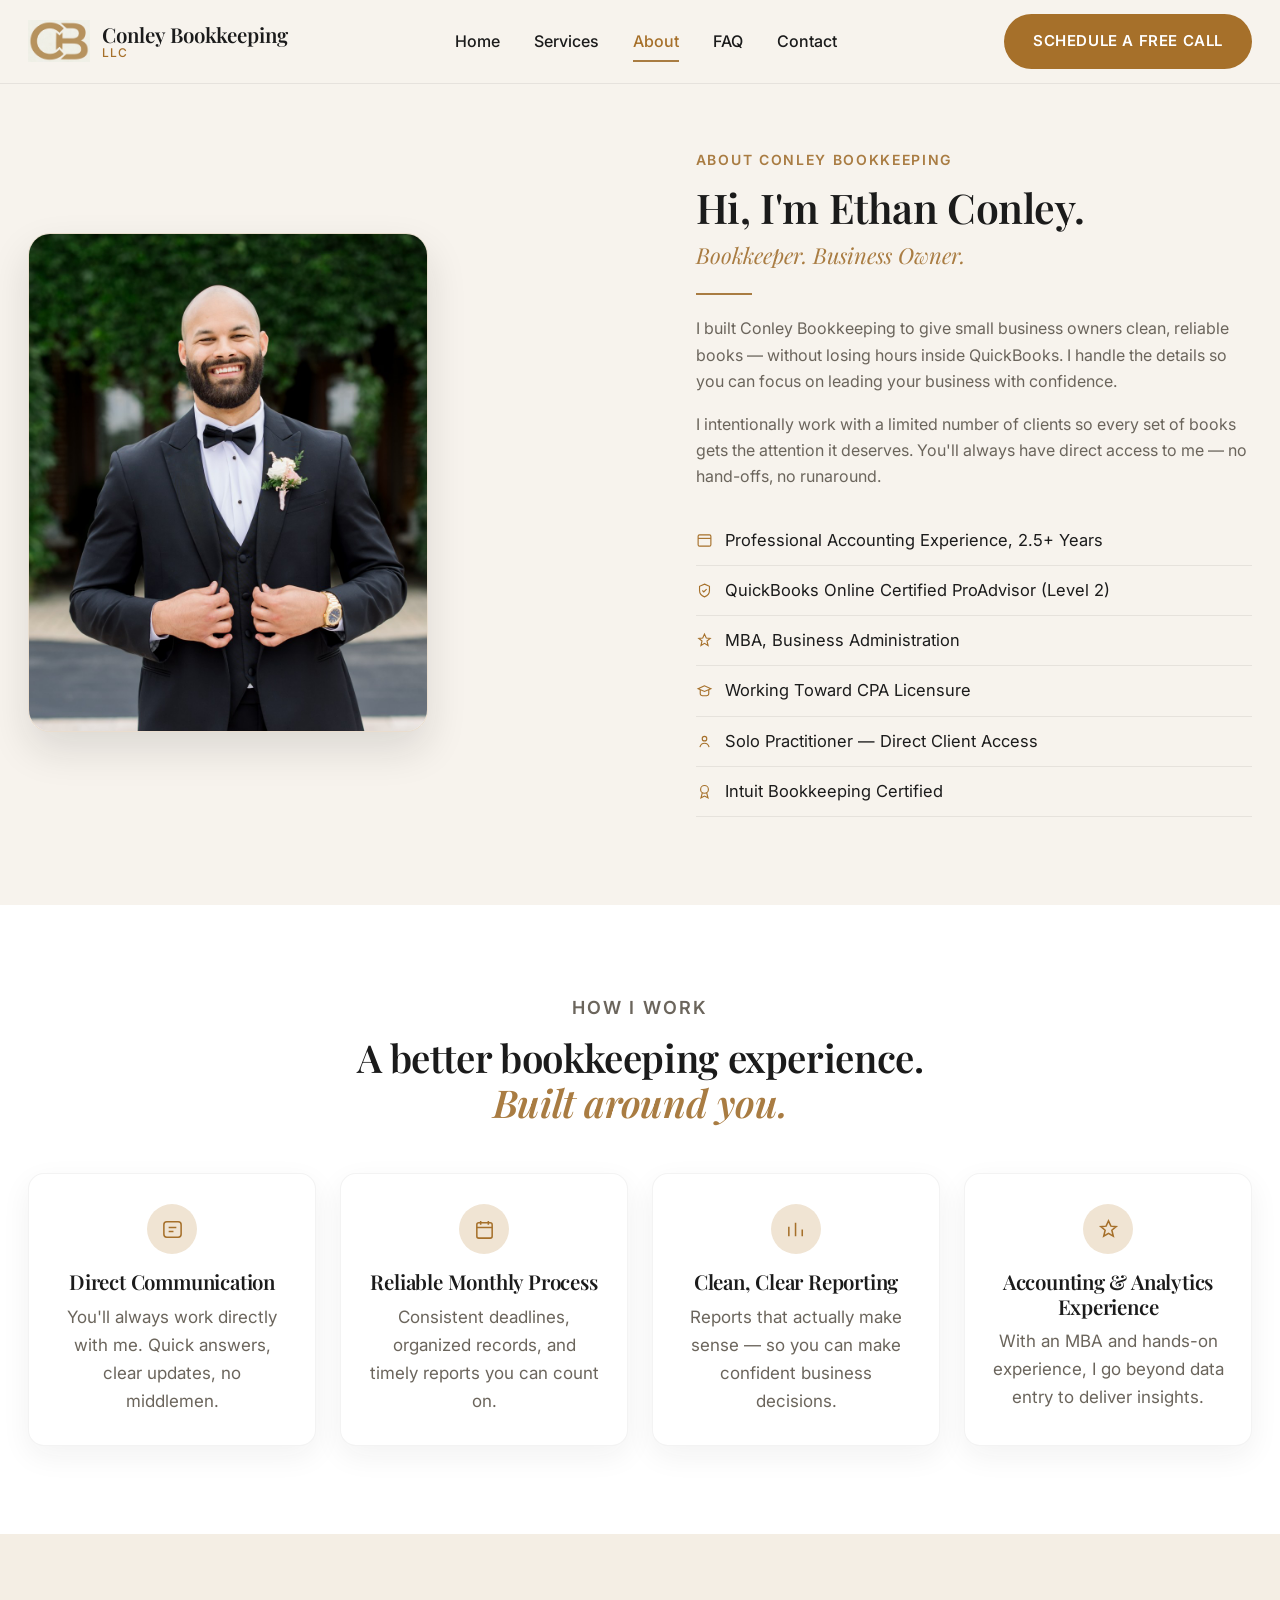
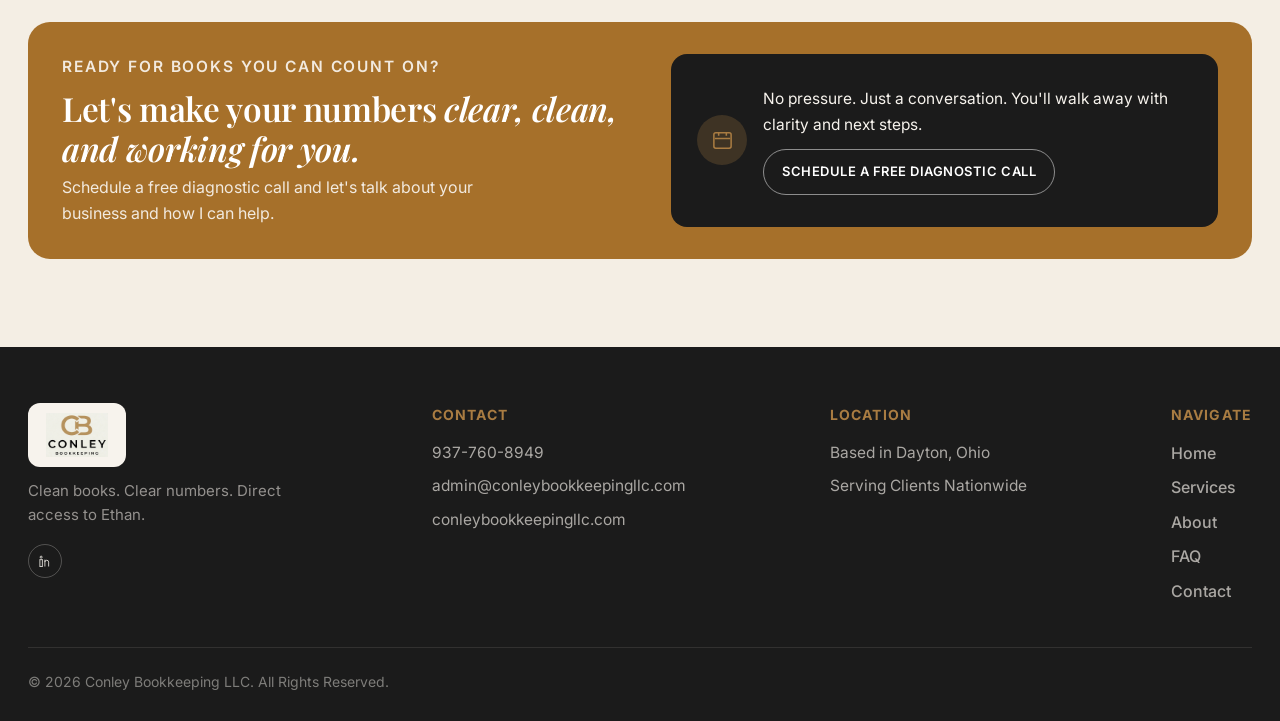
==== commit 7256477e: "Add QuickBooks Online Certified ProAdvisor (Level 2) credential to About page" ====
--- a/about/index.html
+++ b/about/index.html
@@ -54,6 +54,7 @@
         <p style="margin-bottom:26px; color:var(--muted);">I intentionally work with a limited number of clients so every set of books gets the attention it deserves. You'll always have direct access to me — no hand-offs, no runaround.</p>
         <ul class="bg-list">
           <li><svg viewBox="0 0 24 24" fill="none" stroke="currentColor" stroke-width="1.6"><rect x="3" y="4" width="18" height="16" rx="2"/><path d="M3 9h18"/></svg>Professional Accounting Experience, 2.5+ Years</li>
+          <li><svg viewBox="0 0 24 24" fill="none" stroke="currentColor" stroke-width="1.6"><path d="M12 3l7 3v6c0 4.5-3 7.5-7 9-4-1.5-7-4.5-7-9V6l7-3Z"/><path d="M9 12l2 2 4-4"/></svg>QuickBooks Online Certified ProAdvisor (Level 2)</li>
           <li><svg viewBox="0 0 24 24" fill="none" stroke="currentColor" stroke-width="1.6"><path d="M12 3l2.5 5.5L20 9l-4.5 3.7L17 19l-5-3-5 3 1.5-6.3L4 9l5.5-.5L12 3Z"/></svg>MBA, Business Administration</li>
           <li><svg viewBox="0 0 24 24" fill="none" stroke="currentColor" stroke-width="1.6"><path d="M12 4L3 8l9 4 9-4-9-4Z"/><path d="M6 10v5c0 1.5 2.7 3 6 3s6-1.5 6-3v-5"/></svg>Working Toward CPA Licensure</li>
           <li><svg viewBox="0 0 24 24" fill="none" stroke="currentColor" stroke-width="1.6"><circle cx="12" cy="8" r="3.2"/><path d="M5.5 20c1-3.5 3.8-5.5 6.5-5.5s5.5 2 6.5 5.5"/></svg>Solo Practitioner — Direct Client Access</li>
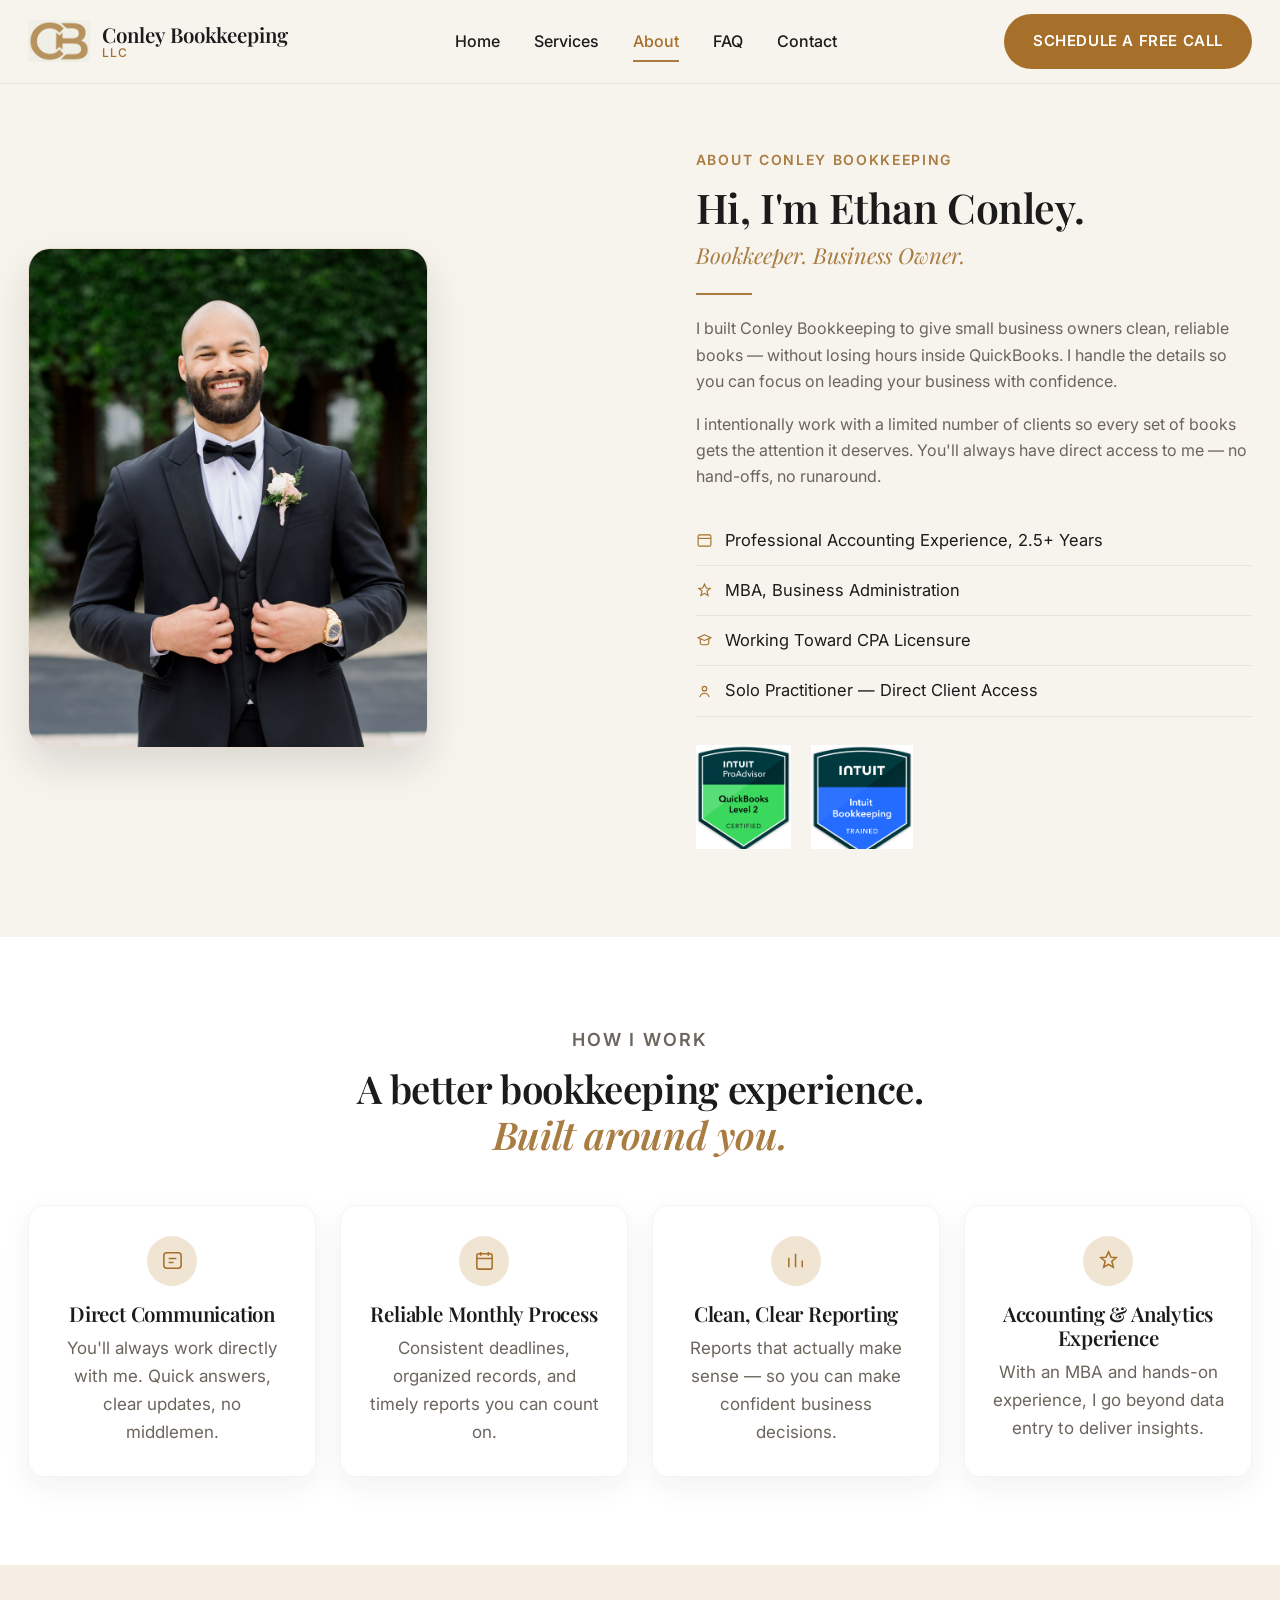
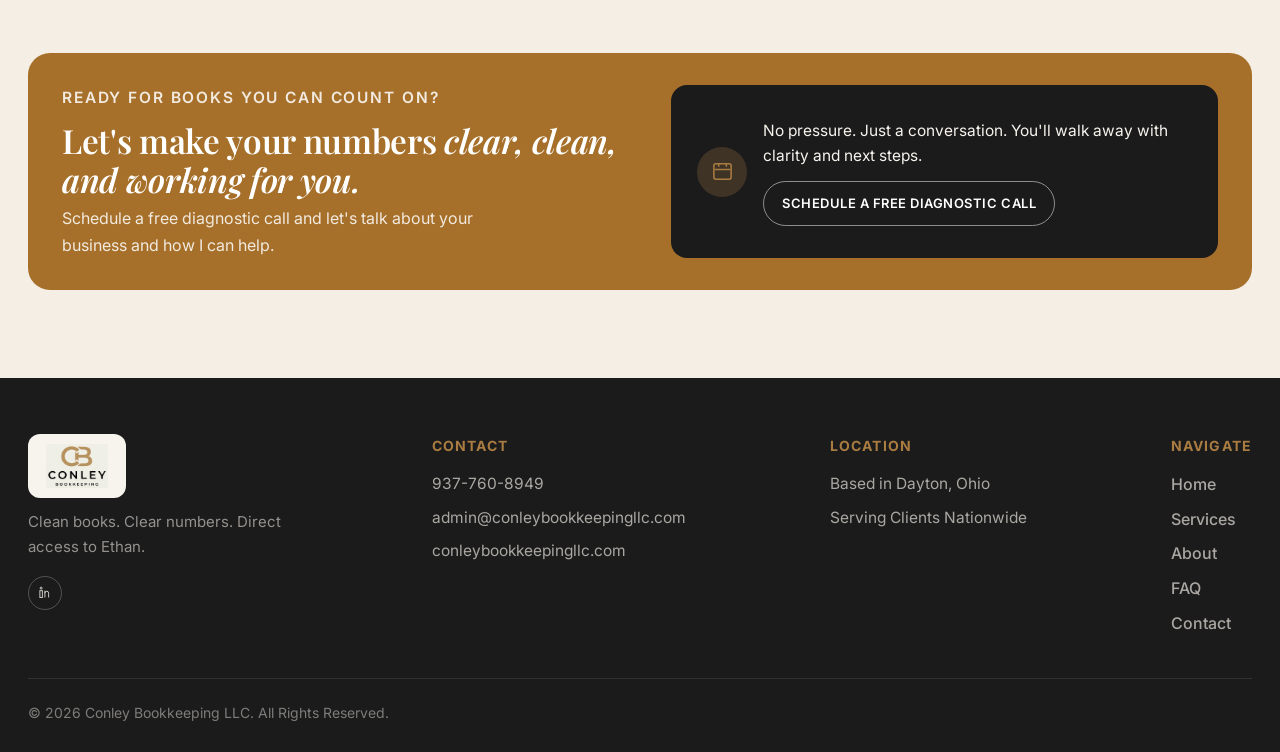
==== commit af680fa5: "Replace credential text bullets with actual badge images on About page Extracted the QuickBooks Cert" ====
--- a/about/index.html
+++ b/about/index.html
@@ -54,12 +54,14 @@
         <p style="margin-bottom:26px; color:var(--muted);">I intentionally work with a limited number of clients so every set of books gets the attention it deserves. You'll always have direct access to me — no hand-offs, no runaround.</p>
         <ul class="bg-list">
           <li><svg viewBox="0 0 24 24" fill="none" stroke="currentColor" stroke-width="1.6"><rect x="3" y="4" width="18" height="16" rx="2"/><path d="M3 9h18"/></svg>Professional Accounting Experience, 2.5+ Years</li>
-          <li><svg viewBox="0 0 24 24" fill="none" stroke="currentColor" stroke-width="1.6"><path d="M12 3l7 3v6c0 4.5-3 7.5-7 9-4-1.5-7-4.5-7-9V6l7-3Z"/><path d="M9 12l2 2 4-4"/></svg>QuickBooks Online Certified ProAdvisor (Level 2)</li>
           <li><svg viewBox="0 0 24 24" fill="none" stroke="currentColor" stroke-width="1.6"><path d="M12 3l2.5 5.5L20 9l-4.5 3.7L17 19l-5-3-5 3 1.5-6.3L4 9l5.5-.5L12 3Z"/></svg>MBA, Business Administration</li>
           <li><svg viewBox="0 0 24 24" fill="none" stroke="currentColor" stroke-width="1.6"><path d="M12 4L3 8l9 4 9-4-9-4Z"/><path d="M6 10v5c0 1.5 2.7 3 6 3s6-1.5 6-3v-5"/></svg>Working Toward CPA Licensure</li>
           <li><svg viewBox="0 0 24 24" fill="none" stroke="currentColor" stroke-width="1.6"><circle cx="12" cy="8" r="3.2"/><path d="M5.5 20c1-3.5 3.8-5.5 6.5-5.5s5.5 2 6.5 5.5"/></svg>Solo Practitioner — Direct Client Access</li>
-          <li><svg viewBox="0 0 24 24" fill="none" stroke="currentColor" stroke-width="1.6"><circle cx="12" cy="9" r="5.5"/><path d="M9 13.5 7 21l5-2.5 5 2.5-2-7.5"/></svg>Intuit Bookkeeping Certified</li>
         </ul>
+        <div style="display:flex; gap:20px; align-items:flex-start; margin-top:28px;">
+          <img src="../assets/badge-qbo-l2.png" alt="Intuit ProAdvisor QuickBooks Certification Level 2 badge" style="height:104px; width:auto;">
+          <img src="../assets/badge-bookkeeping.png" alt="Intuit Bookkeeping Certification badge" style="height:104px; width:auto;">
+        </div>
       </div>
     </div>
   </section>
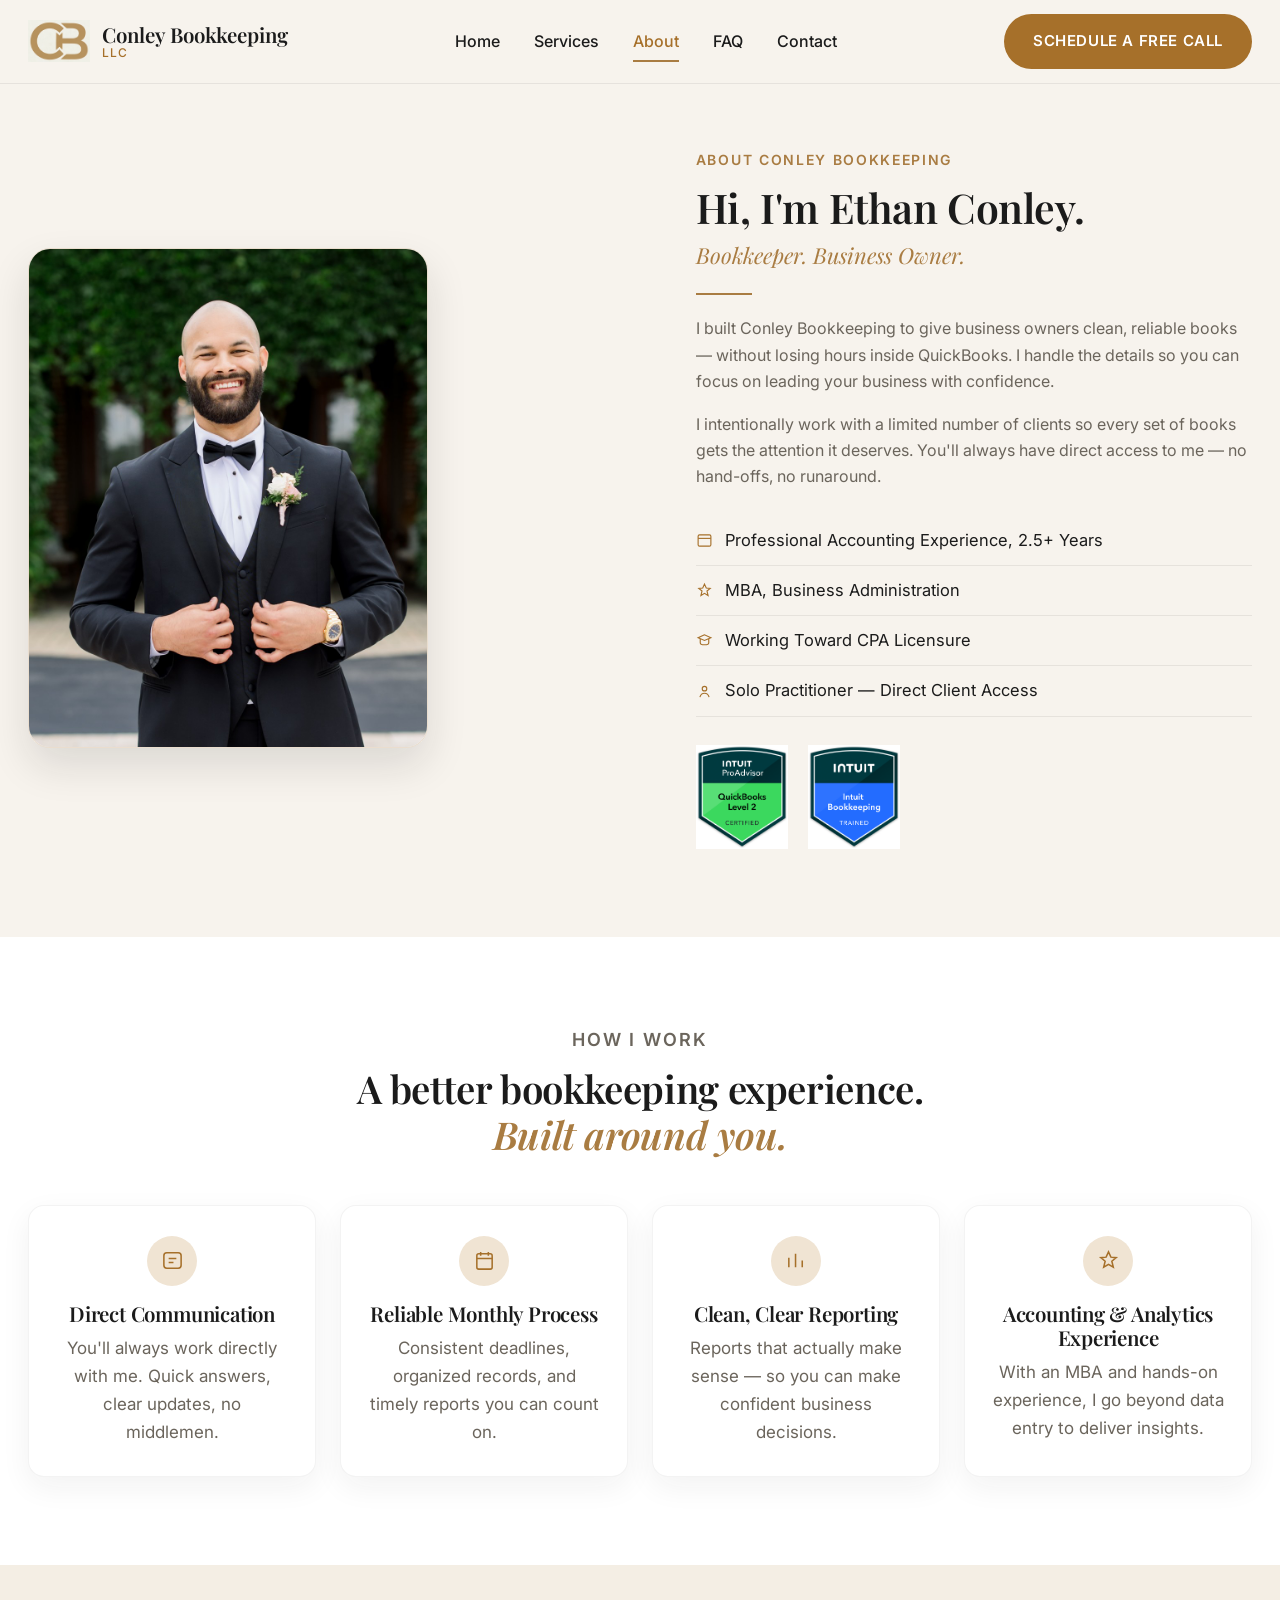
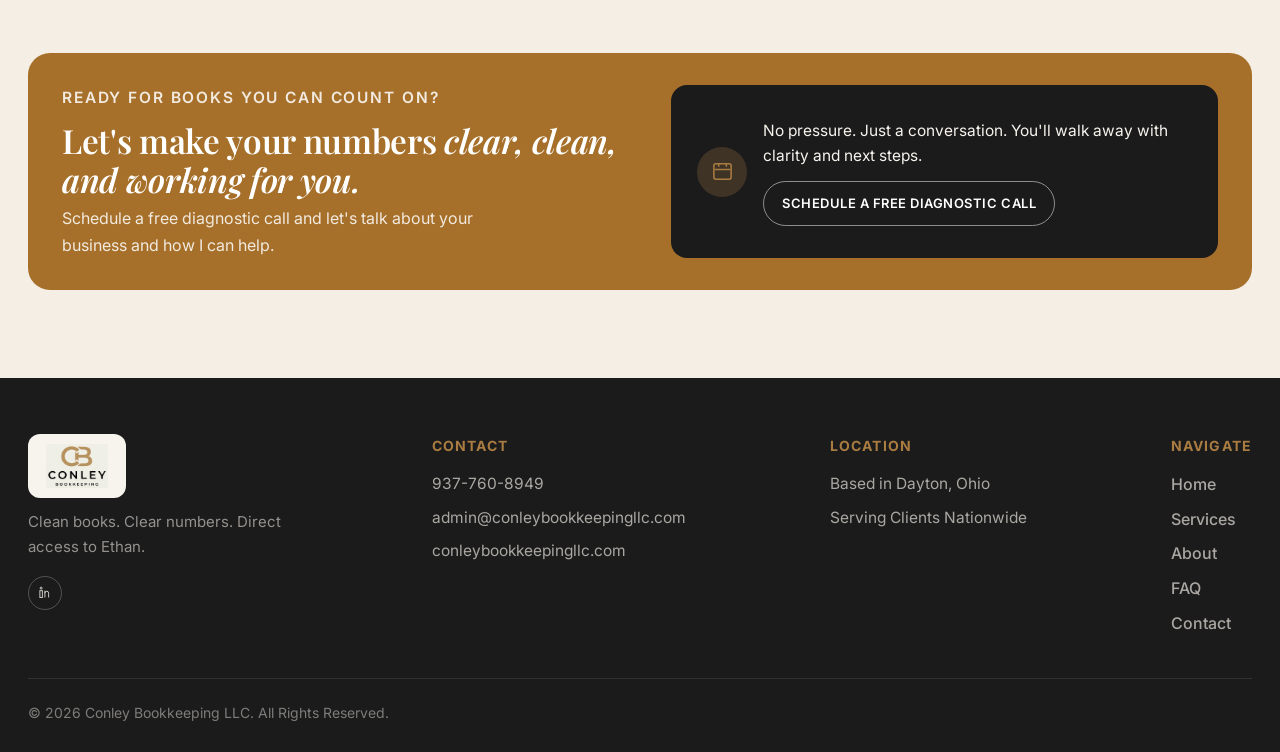
==== commit 02fce475: "Remove "small business" references site-wide Reworded titles, meta descriptions, hero/section eyebro" ====
--- a/about/index.html
+++ b/about/index.html
@@ -4,7 +4,7 @@
 <meta charset="UTF-8">
 <meta name="viewport" content="width=device-width, initial-scale=1.0">
 <title>About Ethan Conley — Conley Bookkeeping LLC</title>
-<meta name="description" content="Meet Ethan Conley, founder of Conley Bookkeeping LLC. A solo practitioner offering direct, personal bookkeeping service for small businesses in QuickBooks Online.">
+<meta name="description" content="Meet Ethan Conley, founder of Conley Bookkeeping LLC. A solo practitioner offering direct, personal bookkeeping service for businesses using QuickBooks Online.">
 <meta name="author" content="Conley Bookkeeping LLC">
 <meta property="og:title" content="About Ethan Conley — Conley Bookkeeping LLC">
 <meta property="og:description" content="Meet the bookkeeper behind Conley Bookkeeping LLC — direct access, no call center, no rotating team.">
@@ -50,7 +50,7 @@
         <h1 style="margin:12px 0 6px; font-size:clamp(2.18rem, 3.2vw, 2.99rem);">Hi, I'm Ethan Conley.</h1>
         <p class="accent" style="font-size:22px; display:block; margin-bottom:20px;">Bookkeeper. Business Owner.</p>
         <div style="width:56px; height:2px; background:var(--gold); margin-bottom:20px;"></div>
-        <p style="margin-bottom:16px; color:var(--muted);">I built Conley Bookkeeping to give small business owners clean, reliable books — without losing hours inside QuickBooks. I handle the details so you can focus on leading your business with confidence.</p>
+        <p style="margin-bottom:16px; color:var(--muted);">I built Conley Bookkeeping to give business owners clean, reliable books — without losing hours inside QuickBooks. I handle the details so you can focus on leading your business with confidence.</p>
         <p style="margin-bottom:26px; color:var(--muted);">I intentionally work with a limited number of clients so every set of books gets the attention it deserves. You'll always have direct access to me — no hand-offs, no runaround.</p>
         <ul class="bg-list">
           <li><svg viewBox="0 0 24 24" fill="none" stroke="currentColor" stroke-width="1.6"><rect x="3" y="4" width="18" height="16" rx="2"/><path d="M3 9h18"/></svg>Professional Accounting Experience, 2.5+ Years</li>
